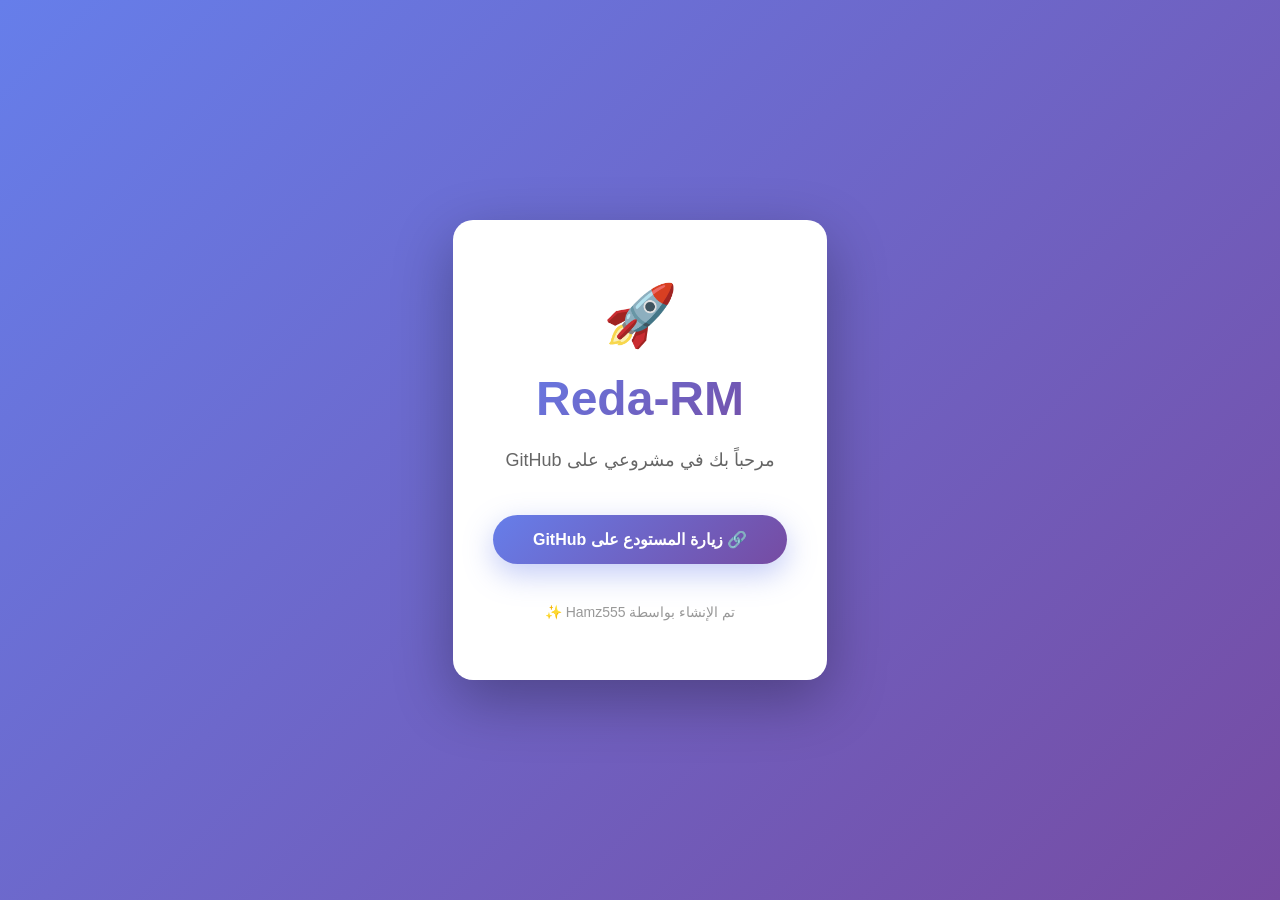
==== index.html @ c4cdf0a3 "إضافة صفحة index.html" ====
<!DOCTYPE html>
<html lang="ar" dir="rtl">
<head>
    <meta charset="UTF-8">
    <meta name="viewport" content="width=device-width, initial-scale=1.0">
    <title>Reda-RM</title>
    <style>
        * {
            margin: 0;
            padding: 0;
            box-sizing: border-box;
        }
        
        body {
            font-family: 'Segoe UI', Tahoma, Geneva, Verdana, sans-serif;
            background: linear-gradient(135deg, #667eea 0%, #764ba2 100%);
            min-height: 100vh;
            display: flex;
            justify-content: center;
            align-items: center;
            padding: 20px;
        }
        
        .container {
            background: white;
            border-radius: 20px;
            box-shadow: 0 20px 60px rgba(0, 0, 0, 0.3);
            padding: 60px 40px;
            text-align: center;
            max-width: 600px;
            animation: slideUp 0.6s ease-out;
        }
        
        @keyframes slideUp {
            from {
                opacity: 0;
                transform: translateY(30px);
            }
            to {
                opacity: 1;
                transform: translateY(0);
            }
        }
        
        h1 {
            color: #333;
            font-size: 48px;
            margin-bottom: 20px;
            background: linear-gradient(135deg, #667eea 0%, #764ba2 100%);
            -webkit-background-clip: text;
            -webkit-text-fill-color: transparent;
            background-clip: text;
        }
        
        .description {
            color: #666;
            font-size: 18px;
            margin-bottom: 40px;
            line-height: 1.6;
        }
        
        .github-link {
            display: inline-block;
            background: linear-gradient(135deg, #667eea 0%, #764ba2 100%);
            color: white;
            padding: 15px 40px;
            border-radius: 50px;
            text-decoration: none;
            font-weight: bold;
            font-size: 16px;
            transition: transform 0.3s, box-shadow 0.3s;
            box-shadow: 0 10px 30px rgba(102, 126, 234, 0.4);
        }
        
        .github-link:hover {
            transform: translateY(-3px);
            box-shadow: 0 15px 40px rgba(102, 126, 234, 0.6);
        }
        
        .footer {
            margin-top: 40px;
            color: #999;
            font-size: 14px;
        }
        
        .emoji {
            font-size: 60px;
            margin-bottom: 20px;
        }
    </style>
</head>
<body>
    <div class="container">
        <div class="emoji">🚀</div>
        <h1>Reda-RM</h1>
        <p class="description">
            مرحباً بك في مشروعي على GitHub
        </p>
        <a href="https://github.com/Hamz555/Reda-RM" class="github-link" target="_blank">
            🔗 زيارة المستودع على GitHub
        </a>
        <div class="footer">
            <p>تم الإنشاء بواسطة Hamz555 ✨</p>
        </div>
    </div>
</body>
</html>
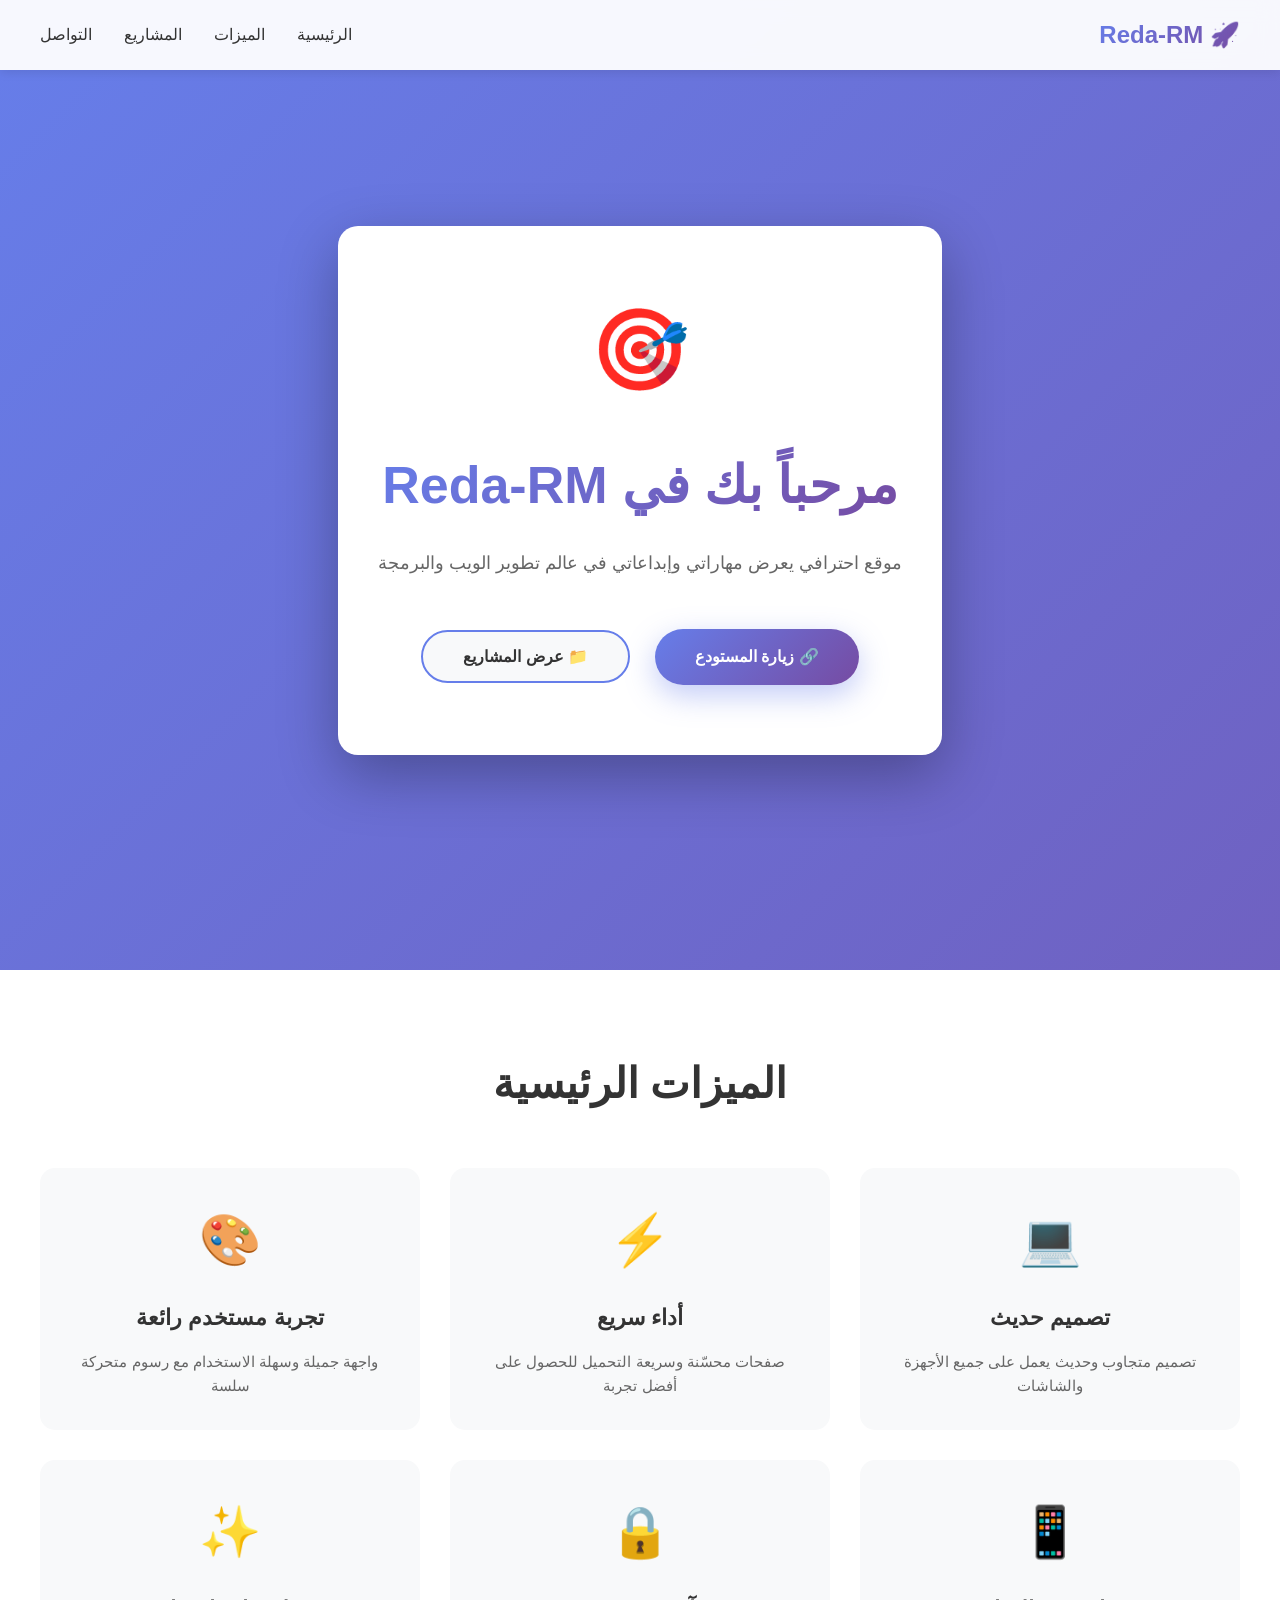
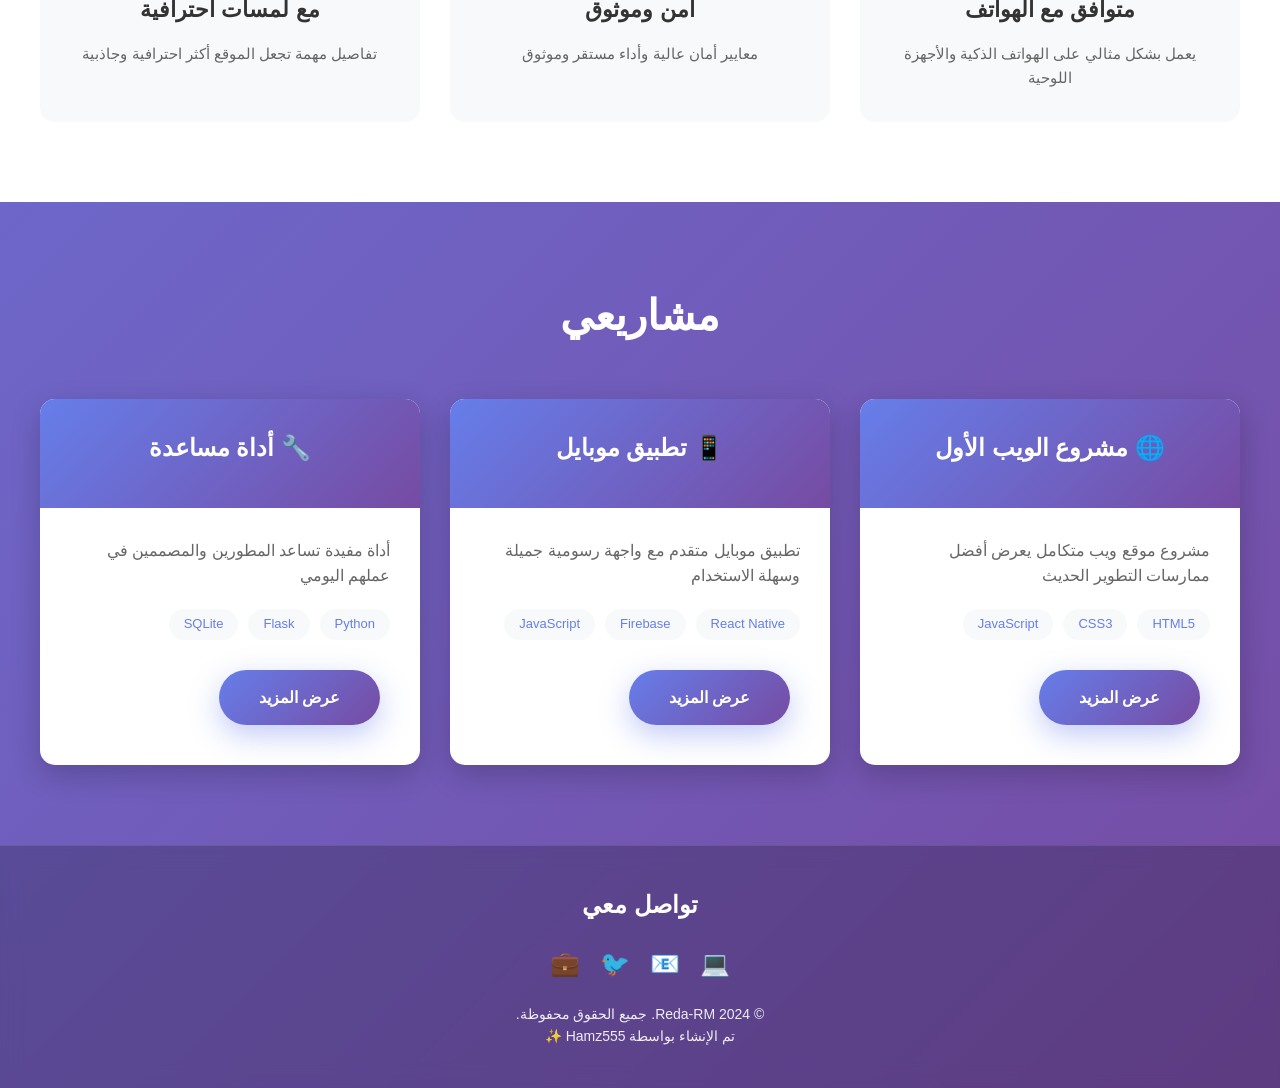
==== commit fc503b6c: "تحسين وتطوير مشروع HTML - إضافة ميزات احترافية وتصميم متقدم" ====
--- a/index.html
+++ b/index.html
@@ -3,7 +3,10 @@
 <head>
     <meta charset="UTF-8">
     <meta name="viewport" content="width=device-width, initial-scale=1.0">
-    <title>Reda-RM</title>
+    <meta name="description" content="مشروع ريدا - موقع احترافي يعرض مهاراتي وأعمالي">
+    <meta name="keywords" content="ريدا، HTML، CSS، مشروع، GitHub">
+    <meta name="author" content="Hamz555">
+    <title>Reda-RM | مشروع احترافي</title>
     <style>
         * {
             margin: 0;
@@ -11,30 +14,97 @@
             box-sizing: border-box;
         }
         
+        :root {
+            --primary-color: #667eea;
+            --secondary-color: #764ba2;
+            --text-dark: #333;
+            --text-light: #666;
+            --bg-light: #f8f9fa;
+            --white: #ffffff;
+            --shadow: 0 20px 60px rgba(0, 0, 0, 0.3);
+            --shadow-hover: 0 15px 40px rgba(102, 126, 234, 0.6);
+        }
+        
+        html {
+            scroll-behavior: smooth;
+        }
+        
         body {
             font-family: 'Segoe UI', Tahoma, Geneva, Verdana, sans-serif;
-            background: linear-gradient(135deg, #667eea 0%, #764ba2 100%);
+            background: linear-gradient(135deg, var(--primary-color) 0%, var(--secondary-color) 100%);
             min-height: 100vh;
+            color: var(--text-dark);
+            line-height: 1.6;
+        }
+        
+        /* Navigation */
+        nav {
+            background: rgba(255, 255, 255, 0.95);
+            backdrop-filter: blur(10px);
+            padding: 1rem 2rem;
+            position: sticky;
+            top: 0;
+            z-index: 100;
+            box-shadow: 0 2px 10px rgba(0, 0, 0, 0.1);
+        }
+        
+        nav .container {
+            max-width: 1200px;
+            margin: 0 auto;
+            display: flex;
+            justify-content: space-between;
+            align-items: center;
+        }
+        
+        nav .logo {
+            font-size: 24px;
+            font-weight: bold;
+            background: linear-gradient(135deg, var(--primary-color) 0%, var(--secondary-color) 100%);
+            -webkit-background-clip: text;
+            -webkit-text-fill-color: transparent;
+            background-clip: text;
+        }
+        
+        nav ul {
+            list-style: none;
+            display: flex;
+            gap: 2rem;
+        }
+        
+        nav a {
+            text-decoration: none;
+            color: var(--text-dark);
+            font-weight: 500;
+            transition: color 0.3s;
+        }
+        
+        nav a:hover {
+            color: var(--primary-color);
+        }
+        
+        /* Hero Section */
+        .hero {
             display: flex;
             justify-content: center;
             align-items: center;
-            padding: 20px;
-        }
-        
-        .container {
-            background: white;
+            min-height: calc(100vh - 60px);
+            padding: 40px 20px;
+        }
+        
+        .hero .container {
+            background: var(--white);
             border-radius: 20px;
-            box-shadow: 0 20px 60px rgba(0, 0, 0, 0.3);
+            box-shadow: var(--shadow);
             padding: 60px 40px;
             text-align: center;
-            max-width: 600px;
-            animation: slideUp 0.6s ease-out;
+            max-width: 700px;
+            animation: slideUp 0.8s ease-out;
         }
         
         @keyframes slideUp {
             from {
                 opacity: 0;
-                transform: translateY(30px);
+                transform: translateY(40px);
             }
             to {
                 opacity: 1;
@@ -42,66 +112,533 @@
             }
         }
         
+        .emoji {
+            font-size: 80px;
+            margin-bottom: 30px;
+            animation: bounce 2s infinite;
+        }
+        
+        @keyframes bounce {
+            0%, 100% { transform: translateY(0); }
+            50% { transform: translateY(-20px); }
+        }
+        
         h1 {
-            color: #333;
-            font-size: 48px;
+            color: var(--text-dark);
+            font-size: 52px;
             margin-bottom: 20px;
-            background: linear-gradient(135deg, #667eea 0%, #764ba2 100%);
+            background: linear-gradient(135deg, var(--primary-color) 0%, var(--secondary-color) 100%);
             -webkit-background-clip: text;
             -webkit-text-fill-color: transparent;
             background-clip: text;
         }
         
         .description {
-            color: #666;
+            color: var(--text-light);
             font-size: 18px;
             margin-bottom: 40px;
-            line-height: 1.6;
-        }
-        
-        .github-link {
+            line-height: 1.8;
+        }
+        
+        /* Button Styles */
+        .btn {
             display: inline-block;
-            background: linear-gradient(135deg, #667eea 0%, #764ba2 100%);
-            color: white;
             padding: 15px 40px;
             border-radius: 50px;
             text-decoration: none;
             font-weight: bold;
             font-size: 16px;
-            transition: transform 0.3s, box-shadow 0.3s;
+            transition: all 0.3s ease;
+            border: none;
+            cursor: pointer;
+            margin: 10px;
+        }
+        
+        .btn-primary {
+            background: linear-gradient(135deg, var(--primary-color) 0%, var(--secondary-color) 100%);
+            color: var(--white);
             box-shadow: 0 10px 30px rgba(102, 126, 234, 0.4);
         }
         
-        .github-link:hover {
+        .btn-primary:hover {
             transform: translateY(-3px);
-            box-shadow: 0 15px 40px rgba(102, 126, 234, 0.6);
-        }
-        
-        .footer {
-            margin-top: 40px;
-            color: #999;
+            box-shadow: var(--shadow-hover);
+        }
+        
+        .btn-secondary {
+            background: var(--bg-light);
+            color: var(--text-dark);
+            border: 2px solid var(--primary-color);
+        }
+        
+        .btn-secondary:hover {
+            background: var(--primary-color);
+            color: var(--white);
+        }
+        
+        /* Features Section */
+        .features {
+            background: var(--white);
+            padding: 80px 20px;
+            margin-top: 60px;
+        }
+        
+        .features .container {
+            max-width: 1200px;
+            margin: 0 auto;
+        }
+        
+        .features h2 {
+            text-align: center;
+            font-size: 42px;
+            margin-bottom: 50px;
+            color: var(--text-dark);
+        }
+        
+        .features-grid {
+            display: grid;
+            grid-template-columns: repeat(auto-fit, minmax(280px, 1fr));
+            gap: 30px;
+        }
+        
+        .feature-card {
+            background: var(--bg-light);
+            padding: 30px;
+            border-radius: 15px;
+            text-align: center;
+            transition: all 0.3s ease;
+            border: 2px solid transparent;
+        }
+        
+        .feature-card:hover {
+            border-color: var(--primary-color);
+            transform: translateY(-5px);
+            box-shadow: 0 10px 30px rgba(0, 0, 0, 0.1);
+        }
+        
+        .feature-icon {
+            font-size: 50px;
+            margin-bottom: 20px;
+        }
+        
+        .feature-card h3 {
+            font-size: 22px;
+            margin-bottom: 15px;
+            color: var(--text-dark);
+        }
+        
+        .feature-card p {
+            color: var(--text-light);
+            font-size: 15px;
+        }
+        
+        /* Projects Section */
+        .projects {
+            padding: 80px 20px;
+        }
+        
+        .projects .container {
+            max-width: 1200px;
+            margin: 0 auto;
+        }
+        
+        .projects h2 {
+            text-align: center;
+            font-size: 42px;
+            margin-bottom: 50px;
+            color: var(--white);
+        }
+        
+        .projects-grid {
+            display: grid;
+            grid-template-columns: repeat(auto-fit, minmax(300px, 1fr));
+            gap: 30px;
+        }
+        
+        .project-card {
+            background: var(--white);
+            border-radius: 15px;
+            overflow: hidden;
+            box-shadow: 0 10px 30px rgba(0, 0, 0, 0.2);
+            transition: all 0.3s ease;
+            animation: fadeIn 0.8s ease-out;
+        }
+        
+        @keyframes fadeIn {
+            from {
+                opacity: 0;
+                transform: translateY(20px);
+            }
+            to {
+                opacity: 1;
+                transform: translateY(0);
+            }
+        }
+        
+        .project-card:hover {
+            transform: translateY(-10px);
+            box-shadow: 0 20px 50px rgba(0, 0, 0, 0.3);
+        }
+        
+        .project-header {
+            background: linear-gradient(135deg, var(--primary-color) 0%, var(--secondary-color) 100%);
+            padding: 30px;
+            color: var(--white);
+            text-align: center;
+        }
+        
+        .project-header h3 {
+            font-size: 24px;
+            margin-bottom: 10px;
+        }
+        
+        .project-content {
+            padding: 30px;
+        }
+        
+        .project-content p {
+            color: var(--text-light);
+            margin-bottom: 20px;
+        }
+        
+        .tech-tags {
+            display: flex;
+            flex-wrap: wrap;
+            gap: 10px;
+            margin-bottom: 20px;
+        }
+        
+        .tech-tag {
+            background: var(--bg-light);
+            color: var(--primary-color);
+            padding: 5px 15px;
+            border-radius: 20px;
+            font-size: 13px;
+            font-weight: 500;
+        }
+        
+        /* Footer */
+        footer {
+            background: rgba(0, 0, 0, 0.2);
+            color: var(--white);
+            text-align: center;
+            padding: 40px 20px;
+            backdrop-filter: blur(10px);
+            border-top: 1px solid rgba(255, 255, 255, 0.1);
+        }
+        
+        .footer-content {
+            max-width: 1200px;
+            margin: 0 auto;
+        }
+        
+        .social-links {
+            margin: 20px 0;
+            display: flex;
+            justify-content: center;
+            gap: 20px;
+            flex-wrap: wrap;
+        }
+        
+        .social-links a {
+            color: var(--white);
+            text-decoration: none;
+            font-size: 24px;
+            transition: transform 0.3s;
+        }
+        
+        .social-links a:hover {
+            transform: scale(1.2);
+        }
+        
+        .footer-text {
+            margin-top: 20px;
             font-size: 14px;
-        }
-        
-        .emoji {
-            font-size: 60px;
-            margin-bottom: 20px;
+            opacity: 0.9;
+        }
+        
+        /* Responsive Design */
+        @media (max-width: 768px) {
+            nav ul {
+                gap: 1rem;
+            }
+            
+            h1 {
+                font-size: 36px;
+            }
+            
+            .hero .container {
+                padding: 40px 30px;
+            }
+            
+            .emoji {
+                font-size: 60px;
+            }
+            
+            .features h2,
+            .projects h2 {
+                font-size: 32px;
+            }
+            
+            .features {
+                padding: 60px 20px;
+            }
+            
+            .projects {
+                padding: 60px 20px;
+            }
+        }
+        
+        @media (max-width: 480px) {
+            nav ul {
+                flex-direction: column;
+                gap: 0.5rem;
+            }
+            
+            h1 {
+                font-size: 28px;
+            }
+            
+            .description {
+                font-size: 16px;
+            }
+            
+            .btn {
+                display: block;
+                margin: 10px 0;
+            }
+        }
+        
+        /* Scroll to top button */
+        .scroll-top {
+            position: fixed;
+            bottom: 30px;
+            right: 30px;
+            width: 50px;
+            height: 50px;
+            background: linear-gradient(135deg, var(--primary-color) 0%, var(--secondary-color) 100%);
+            color: var(--white);
+            border: none;
+            border-radius: 50%;
+            cursor: pointer;
+            display: none;
+            justify-content: center;
+            align-items: center;
+            font-size: 24px;
+            box-shadow: 0 10px 30px rgba(102, 126, 234, 0.4);
+            transition: all 0.3s ease;
+            z-index: 99;
+        }
+        
+        .scroll-top:hover {
+            transform: translateY(-5px);
+            box-shadow: var(--shadow-hover);
+        }
+        
+        .scroll-top.show {
+            display: flex;
         }
     </style>
 </head>
 <body>
-    <div class="container">
-        <div class="emoji">🚀</div>
-        <h1>Reda-RM</h1>
-        <p class="description">
-            مرحباً بك في مشروعي على GitHub
-        </p>
-        <a href="https://github.com/Hamz555/Reda-RM" class="github-link" target="_blank">
-            🔗 زيارة المستودع على GitHub
-        </a>
-        <div class="footer">
-            <p>تم الإنشاء بواسطة Hamz555 ✨</p>
+    <!-- Navigation -->
+    <nav>
+        <div class="container">
+            <div class="logo">🚀 Reda-RM</div>
+            <ul>
+                <li><a href="#hero">الرئيسية</a></li>
+                <li><a href="#features">الميزات</a></li>
+                <li><a href="#projects">المشاريع</a></li>
+                <li><a href="#contact">التواصل</a></li>
+            </ul>
         </div>
-    </div>
+    </nav>
+    
+    <!-- Hero Section -->
+    <section class="hero" id="hero">
+        <div class="container">
+            <div class="emoji">🎯</div>
+            <h1>مرحباً بك في Reda-RM</h1>
+            <p class="description">
+                موقع احترافي يعرض مهاراتي وإبداعاتي في عالم تطوير الويب والبرمجة
+            </p>
+            <div>
+                <a href="https://github.com/Hamz555/Reda-RM" class="btn btn-primary" target="_blank">
+                    🔗 زيارة المستودع
+                </a>
+                <button class="btn btn-secondary" onclick="document.getElementById('projects').scrollIntoView(true)">
+                    📁 عرض المشاريع
+                </button>
+            </div>
+        </div>
+    </section>
+    
+    <!-- Features Section -->
+    <section class="features" id="features">
+        <div class="container">
+            <h2>الميزات الرئيسية</h2>
+            <div class="features-grid">
+                <div class="feature-card">
+                    <div class="feature-icon">💻</div>
+                    <h3>تصميم حديث</h3>
+                    <p>تصميم متجاوب وحديث يعمل على جميع الأجهزة والشاشات</p>
+                </div>
+                <div class="feature-card">
+                    <div class="feature-icon">⚡</div>
+                    <h3>أداء سريع</h3>
+                    <p>صفحات محسّنة وسريعة التحميل للحصول على أفضل تجربة</p>
+                </div>
+                <div class="feature-card">
+                    <div class="feature-icon">🎨</div>
+                    <h3>تجربة مستخدم رائعة</h3>
+                    <p>واجهة جميلة وسهلة الاستخدام مع رسوم متحركة سلسة</p>
+                </div>
+                <div class="feature-card">
+                    <div class="feature-icon">📱</div>
+                    <h3>متوافق مع الهواتف</h3>
+                    <p>يعمل بشكل مثالي على الهواتف الذكية والأجهزة اللوحية</p>
+                </div>
+                <div class="feature-card">
+                    <div class="feature-icon">🔒</div>
+                    <h3>آمن وموثوق</h3>
+                    <p>معايير أمان عالية وأداء مستقر وموثوق</p>
+                </div>
+                <div class="feature-card">
+                    <div class="feature-icon">✨</div>
+                    <h3>مع لمسات احترافية</h3>
+                    <p>تفاصيل مهمة تجعل الموقع أكثر احترافية وجاذبية</p>
+                </div>
+            </div>
+        </div>
+    </section>
+    
+    <!-- Projects Section -->
+    <section class="projects" id="projects">
+        <div class="container">
+            <h2>مشاريعي</h2>
+            <div class="projects-grid">
+                <div class="project-card">
+                    <div class="project-header">
+                        <h3>🌐 مشروع الويب الأول</h3>
+                    </div>
+                    <div class="project-content">
+                        <p>مشروع موقع ويب متكامل يعرض أفضل ممارسات التطوير الحديث</p>
+                        <div class="tech-tags">
+                            <span class="tech-tag">HTML5</span>
+                            <span class="tech-tag">CSS3</span>
+                            <span class="tech-tag">JavaScript</span>
+                        </div>
+                        <a href="#" class="btn btn-primary">عرض المزيد</a>
+                    </div>
+                </div>
+                
+                <div class="project-card">
+                    <div class="project-header">
+                        <h3>📱 تطبيق موبايل</h3>
+                    </div>
+                    <div class="project-content">
+                        <p>تطبيق موبايل متقدم مع واجهة رسومية جميلة وسهلة الاستخدام</p>
+                        <div class="tech-tags">
+                            <span class="tech-tag">React Native</span>
+                            <span class="tech-tag">Firebase</span>
+                            <span class="tech-tag">JavaScript</span>
+                        </div>
+                        <a href="#" class="btn btn-primary">عرض المزيد</a>
+                    </div>
+                </div>
+                
+                <div class="project-card">
+                    <div class="project-header">
+                        <h3>🔧 أداة مساعدة</h3>
+                    </div>
+                    <div class="project-content">
+                        <p>أداة مفيدة تساعد المطورين والمصممين في عملهم اليومي</p>
+                        <div class="tech-tags">
+                            <span class="tech-tag">Python</span>
+                            <span class="tech-tag">Flask</span>
+                            <span class="tech-tag">SQLite</span>
+                        </div>
+                        <a href="#" class="btn btn-primary">عرض المزيد</a>
+                    </div>
+                </div>
+            </div>
+        </div>
+    </section>
+    
+    <!-- Footer -->
+    <footer id="contact">
+        <div class="footer-content">
+            <h2>تواصل معي</h2>
+            <div class="social-links">
+                <a href="https://github.com/Hamz555" target="_blank" title="GitHub">💻</a>
+                <a href="mailto:contact@example.com" title="البريد الإلكتروني">📧</a>
+                <a href="https://twitter.com" target="_blank" title="Twitter">🐦</a>
+                <a href="https://linkedin.com" target="_blank" title="LinkedIn">💼</a>
+            </div>
+            <div class="footer-text">
+                <p>© 2024 Reda-RM. جميع الحقوق محفوظة.</p>
+                <p>تم الإنشاء بواسطة Hamz555 ✨</p>
+            </div>
+        </div>
+    </footer>
+    
+    <!-- Scroll to Top Button -->
+    <button class="scroll-top" id="scrollTop">⬆</button>
+    
+    <!-- JavaScript -->
+    <script>
+        // Scroll to top button functionality
+        const scrollTopBtn = document.getElementById('scrollTop');
+        
+        window.addEventListener('scroll', () => {
+            if (window.pageYOffset > 300) {
+                scrollTopBtn.classList.add('show');
+            } else {
+                scrollTopBtn.classList.remove('show');
+            }
+        });
+        
+        scrollTopBtn.addEventListener('click', () => {
+            window.scrollTo({
+                top: 0,
+                behavior: 'smooth'
+            });
+        });
+        
+        // Smooth scroll for navigation links
+        document.querySelectorAll('a[href^="#"]').forEach(anchor => {
+            anchor.addEventListener('click', function (e) {
+                const href = this.getAttribute('href');
+                if (href !== '#' && document.querySelector(href)) {
+                    e.preventDefault();
+                    document.querySelector(href).scrollIntoView({
+                        behavior: 'smooth'
+                    });
+                }
+            });
+        });
+        
+        // Add animation on scroll
+        const observerOptions = {
+            threshold: 0.1,
+            rootMargin: '0px 0px -100px 0px'
+        };
+        
+        const observer = new IntersectionObserver((entries) => {
+            entries.forEach(entry => {
+                if (entry.isIntersecting) {
+                    entry.target.style.opacity = '1';
+                    entry.target.style.transform = 'translateY(0)';
+                }
+            });
+        }, observerOptions);
+        
+        document.querySelectorAll('.feature-card, .project-card').forEach(card => {
+            card.style.opacity = '0';
+            card.style.transform = 'translateY(20px)';
+            card.style.transition = 'opacity 0.6s ease, transform 0.6s ease';
+            observer.observe(card);
+        });
+    </script>
 </body>
-</html>+</html>
